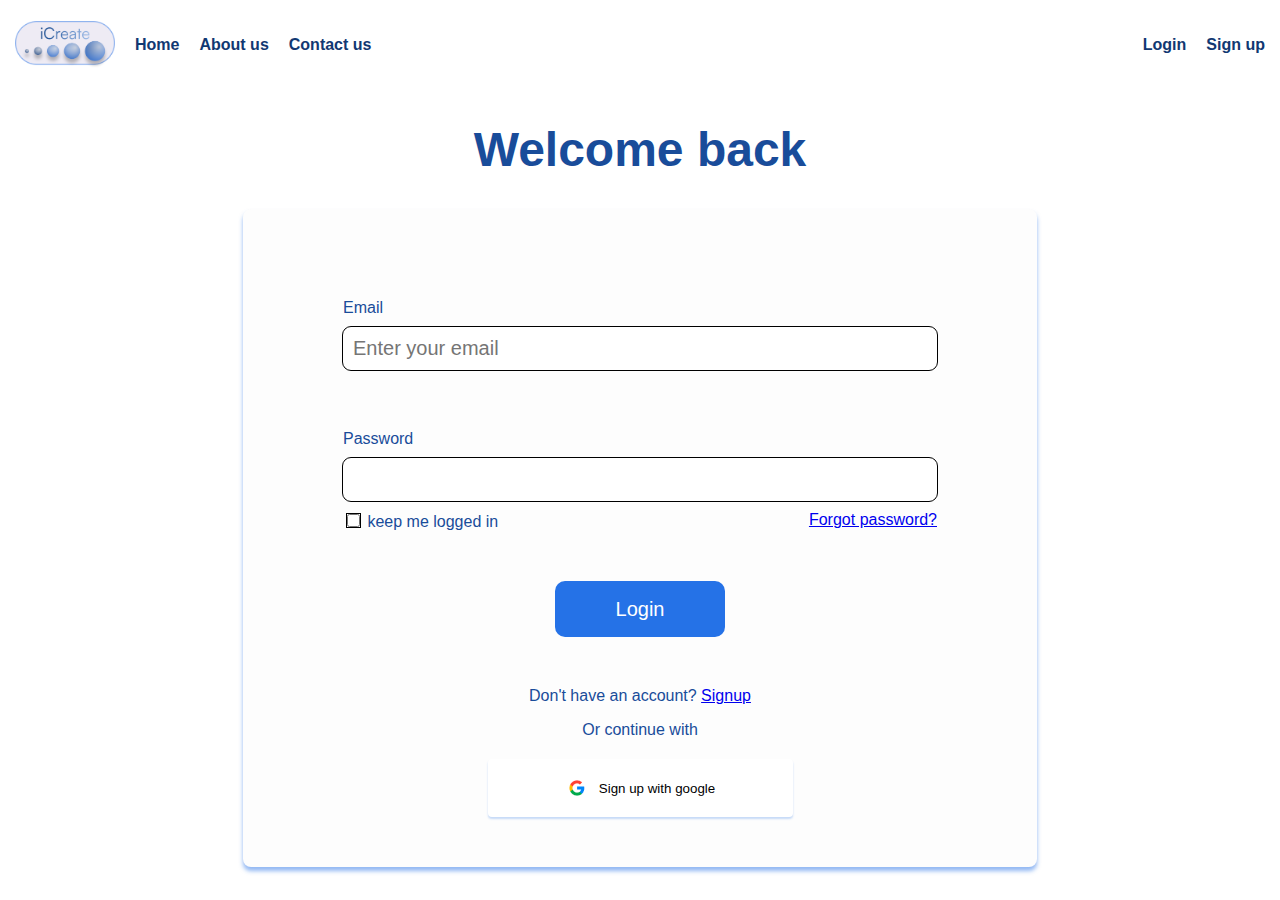
==== login.html @ 8777c158 "first commit" ====
<!DOCTYPE html>
<html lang="en">

<head>
  <meta charset="UTF-8" />
  <meta http-equiv="X-UA-Compatible" content="IE=edge" />
  <meta name="viewport" content="width=device-width, initial-scale=1.0" />
  <title>Login</title>
  <link rel="stylesheet" href="styles/style.css" />
  <link rel="stylesheet" href="styles/form.css" />
  <script defer src="scripts/script.js"></script>
  <script defer src="scripts/form.js"></script>
</head>

<body>
  <header>
    <nav>
        <ul>
            <li><a href="index.html" title="home"><img src="images/icreate-logo.png" alt="logo"
                        class="x-hidden"></a></li>
            <li class="y-hidden"><button><img src="images/menu.png" alt="menu"></button></li>
            <li class="x-hidden"><a href="">Home</a></li>
            <li class="x-hidden"><a href=""> About us</a></li>
            <li class="x-hidden"><a href="">Contact us</a></li>
        </ul>
        <ul>
            <li><a href="login.html" title="login">Login</a></li>
            <li><a href="register.html" title="sign up">Sign up</a></li>
        </ul>
    </nav>
</header>

  <h1>Welcome back</h1>
  <div class="form-frame">
    <form action="#">
      <ul>
        <li>
          <label for="email">Email</label>
          <input type="email" id="email" name="email" placeholder="Enter your email" required />
        </li>
        <li>
          <label for="password">Password</label>
          <input type="password" id="password" name="pasword" pattern="(?=.*\d)(?=.*[a-z])(?=.*[A-Z]).{8,12}"
            title="Password must contain at least one number, one upper case and lower case letter, and have a length of 8 to 12"
            autocomplete="off" required />
          <ul>
            <li class="below-password">
              <input type="checkbox" id="remember" name="remember" />
              <label for="remember">keep me logged in</label>
            </li>
            <li class="below-password"><a href="pw-recovery.html">Forgot password?</a></li>
          </ul>
        </li>
        <li>
          <button type="submit">Login</button>
        </li>
      </ul>
    </form>
    <div>
      <p>Don't have an account? <a href="register.html">Signup</a></p>
      <p>Or continue with</p>
      <a href="https://accounts.google.com/" class="google-btn">
        <button type="button">
          <img src="images/google-logo.jpg" alt="google-logo" />
          <p>Sign up with google</p>
        </button>
      </a>
    </div>
  </div>
</body>

</html>
---- styles/style.css ----
* {
    box-sizing: border-box;
}

body {
    font-family: Arial, Helvetica, sans-serif;
    color: #194C9A;
    padding: 0px;
    margin: 0;
}

header {
    padding: 0 10px;
    background-color: #ffffff;
    position: sticky;
    top: -10px;z-index: 1;
}

nav, nav>*{
    padding: 0px;
}

nav,
nav>ul {
    display: flex;
    justify-content: space-between;
    align-items: center;
    gap: 10px;
}

nav img {
    width: 100px;
}

nav img[alt="menu"] {
    width: 24px;
    height: 24px;
    background-color: #FFF;
}

nav button {
    border: none;
}

nav li {
    list-style-type: none;
    margin: 5px;
    font-weight: 700;
}

nav a{
    text-decoration: none;
    color: #113872;
}

footer {
    color: #ffffff;
    background-color: RGBA(0, 0, 0, .8);
    padding: 20px;
    font-size: .95em;
}

footer ul{
    list-style-type: none;
    padding-left: 0;
    margin: 20px 0;
}

footer>ul>li::first-line{
    font-weight: 700;
}

/*  */
.x-hidden {
    display: none;
}


/* Landing page */

#landing-page section:nth-child(even) {
    background-color: #D3E3FA;
}

.sect-1 {
    display: flex;
    flex-direction: column;
    padding: 20px;
}

.sect-1 .container {
    display: grid;
    grid-template-columns: repeat(auto-fill, minmax(400px, 1fr));
    gap: 10px;
    text-align: center;
}

.sect-1 .container>div {
    border-radius: 10px;
    box-shadow: 4px 4px 4px rgba(37, 114, 231, 0.25);
    padding: 10px;
    border: 1px solid rgba(37, 114, 231, 0.25);
    /* max-height: 200px; */
}

.sect-1 .container>div img {
    height: 60px;
    margin: 30px;
}

.sect-1 .container>div p:nth-of-type(1) {
    font-weight: 400;
    font-size: 24px;
}

.sect-1 .container>div p:nth-of-type(2) {
    font-weight: 700;
    font-size: 20px;
}

.sect-1 h2 {
    font-weight: 400;
    font-size: 32px;
    color: #1F5FC1;
}

.sect-1>div:nth-child(1)>p:nth-of-type(1) {
    font-size: 24px;
    color: #3F3F41;
}

.sect-1>div:nth-child(1)>p:nth-of-type(2) {
    font-weight: 700;
    font-size: 20px;
    line-height: 28px;
    color: #3F3F41;
}

.sect-1>div:nth-child(1)>* {
    margin-bottom: 50px;
}

.blue.btn {
    background: #2572E7;
    border: none;
    color: #ffffff;
}

.white.btn {
    background: transparent;
    border: 1px solid #2572E7;
    color: #2572E7;
}

.btn {
    border-radius: 10px;
    padding: 20px;
    font-size: 18px;
}

.blue.btn:hover {
    background: #113872;
}

.white.btn:hover {
    background: #2573e733;
}

.sect-1>div:first-child {
    text-align: center;
}

.sect-2 img {
    height: 100%;
    width: 100%;
    margin: 0;
    overflow: hidden;
}

.sect-2 {
    display: flex;
    flex-direction: column;
}

.sect-2>*,
.sect-3>* {
    width: 100%;
}

.sect-2>.container,
.sect-3>.container {
    padding: 200px 20px;
    text-align: center;
}

.sect-2>.container h2 {
    font-size: 32px;
}

.sect-2 .container p:nth-of-type(1) {
    color: #19181B;
    font-size: 48px;
}

.sect-2 .container p:nth-of-type(2) {
    color: #19181B;
    font-size: 20px;
    font-weight: 700;
}

.sect-2>.container>*,
.sect-3>.container>* {
    margin: 30px 0;
}

.sect-3 {
    display: flex;
    flex-direction: column;
    padding: 50px 20px;
    align-items: center;
}

.sect-3 div:nth-of-type(1) {
    display: grid;
    grid-template-columns: 1fr 1fr;
    gap: 20px;
}

.sect-3 div:nth-of-type(1) img {
    width: 100%;
}

.sect-3>* {
    margin: 10px;
    width: 100%;
}

.sect-3>.container h2 {
    font-size: 20px;
    color: #19181B;
}

.sect-3 .container p:nth-of-type(1) {
    color: #194C9A;
    font-size: 32px;
}

.sect-3 .container p:nth-of-type(2) {
    color: #19181B;
    font-size: 20px;
}

.sect-4 {
    display: flex;
    position: relative;
    flex-direction: column;
    padding: 60px;
    gap: 50px;
    text-align: center;
}

.sect-4 img {
    width: 100%;
}

.sect-4 img[alt="3-dots"] {
    position: absolute;
    bottom: 20px;
    width: 92px;
    left: calc(50% - 92px/2);
}

.sect-4>div:nth-of-type(1) h2 {
    font-size: 32px;
    color: #151417;
    font-weight: 400;
    text-align: center;
}

.sect-4>div:nth-of-type(1)>div>p:nth-of-type(1) {
    font-size: 28px;
}

.sect-4>div:nth-of-type(1)>div>p:nth-of-type(2) {
    font-size: 20px;
    color: #151417;
}

.sect-4>div:nth-of-type(2)>div>h2 {
    font-size: 32px;
    font-weight: 400;
}

.sect-4>div:nth-of-type(2)>div>p:nth-of-type(1) {
    color: #151417;
    font-size: 40px;
}

.sect-4>div:nth-of-type(2)>div>p:nth-of-type(2),
.sect-4>div:nth-of-type(2)>div:nth-of-type(2)>p:nth-of-type(1) {
    color: #151417;
    font-size: 20px;
}

.sect-4>div:nth-of-type(2)>div:nth-of-type(2){
    margin-top: 50px;
}

.sect-5{
    margin-bottom: 100px;
    text-align: center;
}

.sect-5>div>div{
    display: flex;
    flex-direction: column;
    gap: 0px;
    justify-content: space-between;
    align-items: center;
    margin: 50px 0;
}

.sect-5>div>div>div{
    width: 80%;
}

.sect-5>div>div>div:nth-of-type(1) img{
    width: 100%;
    height: 100%;
    min-height: 300px;
    max-width: 700px;
}

.flex0{
    text-align: center;
}

.sect-5>div>p, .sect-5>div>form{
    text-align: center;
}

.sect-5>div>p{
    color: #151417;
}

.sect-5>div>form{
    width: 80%;
    max-width: 500px;
    margin: 0 auto;
}

.sect-5>div>form>input{
    border: 1px solid #2572E7;
    padding: 10px;
    border-radius: 5px;
    width: 60%;
}

.sect-5>div>form>button{
    border: 1px solid #113872;
    padding: 10px;
    border-radius: 5px;
    background-color: #113872;
    color: #ffffff;
    width: 30%;
}

.sect-5>div>form>button:hover{
    border: 1px solid #113872ce;
    background-color: #113872ce;
}

.sect-5>div>div>div:nth-of-type(2) h2{
    text-align: center;
    font-weight: 400;
    font-size: 20px;
}

.sect-5>div>div>div:nth-of-type(2) p:nth-of-type(1){
    font-weight: 700;
    font-size: 40px;
    color: #19181B;
}

.sect-5>div>div>div:nth-of-type(2) p:nth-of-type(2){
    font-size: 20px;
}

#footer-items {
    display: flex;
    flex-direction: column;
    justify-content: space-between;
}

.social{
    display: flex;
    width: 90%;
    max-width: 500px;
    margin: 0 auto;
    justify-content: center;
    gap: 20px;
}

.social img{
    height: 25px;
    width: 25px;
}

.social select{
    height: 25px;
    width: 100px;
    border-radius: 8px;
}

.social>div{
    display: flex;
}
.social>div>a{
    display: block;
}

footer p{
    text-align: center;
}

button:active{
    box-shadow: 1px 1px 5px darkslategrey;
}

/* Larger screen */

@media (min-width: 640px) {
    .x-hidden {
        display: block;
    }

    .y-hidden {
        display: none;
    }

    .sect-1 {
        flex-direction: row;
        gap: 100px;
    }

    .sect-1>div:first-child {
        text-align: left;
    }

    .sect-1 .container {
        grid-template-columns: 1fr 1fr;
        padding: 0;
    }

    .sect-2 {
        flex-direction: row;
    }

    .sect-2>* {
        width: 50%;
    }

    .sect-3 {
        flex-direction: row;
    }

    .sect-3>* {
        margin: 30px;
        width: 50%;
    }
    .sect-4 {
        flex-direction: row;
        padding: 60px;
        gap: 50px;
        text-align: unset;
    }
    .sect-5>div>div{
        flex-direction: row;
    }
    
    .sect-5>div>div>div{
        width: 45%;
    }
    #footer-items {
        flex-direction: row;
    }
}
---- styles/form.css ----
*{
    box-sizing: border-box;
    padding: 0;
}

h1,
h2 {
    text-align: center;
    font-size: 3em;
}

h2 {
    font-weight: 400;
    font-size: 2.6em;
}

.form-frame {
    max-width: 794px;
    margin: 0 auto;
    padding: 30px 20px;
    background: rgba(211, 211, 211, 0.04);
    box-shadow: 0px 4px 4px rgba(37, 114, 231, 0.5);
    border-radius: 8px;
}

form ul {
    list-style-type: none;
}

form>ul>li {
    margin: 50px 0;
}

input {
    width: 100%;
    font-size: 20px;
    padding: 10px;
    border-radius: 8px;
    border: none;
    outline: 1.5px solid black;
}

/* input:invalid{
    outline: 1.5px red solid;
} */

/* input:valid{
    outline: 1.5px solid #6DB723;
} */

input[type="checkbox"]{
    width: unset;
    border: none;
    border: 1.5px solid #2572E7;
}

form>ul>li>label {
    display: inline-block;
    font-size: 16px;
    margin: 10px 0;
}

li>ul {
    display: flex;
    justify-content: space-between;
    margin: 10px 0;
}

button[type="submit"] {
    display: block;
    width: 170px;
    height: 56px;
    font-size: 20px;
    margin: 0 auto;
    border-radius: 10px;
    background: #2572E7;
    color: #ffffff;
    border: none;
}

button[type="submit"]:hover{
    background: #113872;
}

div>p {
    text-align: center;
    margin-bottom: 10px;
}

.google-btn{
    display: block;
    max-width: 305px;
    margin: 20px auto;
    text-decoration: none;
}

.google-btn>button {
    display: flex;
    justify-content: center;
    align-items: center;
    padding: 8px 0px;
    gap: 10px;
    width: 100%;
    height: 100%;
    background: #FFFFFF;
    box-shadow: 0px 2px 2px rgba(37, 114, 231, 0.25);
    border-radius: 4px;
    border: none;
}

.google-btn img {
    width: 24px;
}

.google-btn>button:hover{
    background-color: rgba(37, 114, 231, 0.05);
}
.google-btn>button:active{
    box-shadow: 0px 0px 0px rgba(37, 114, 231, 0.25);
}


@media (min-width:580px) {
    .form-frame {
        padding: 30px 100px;
    }
}
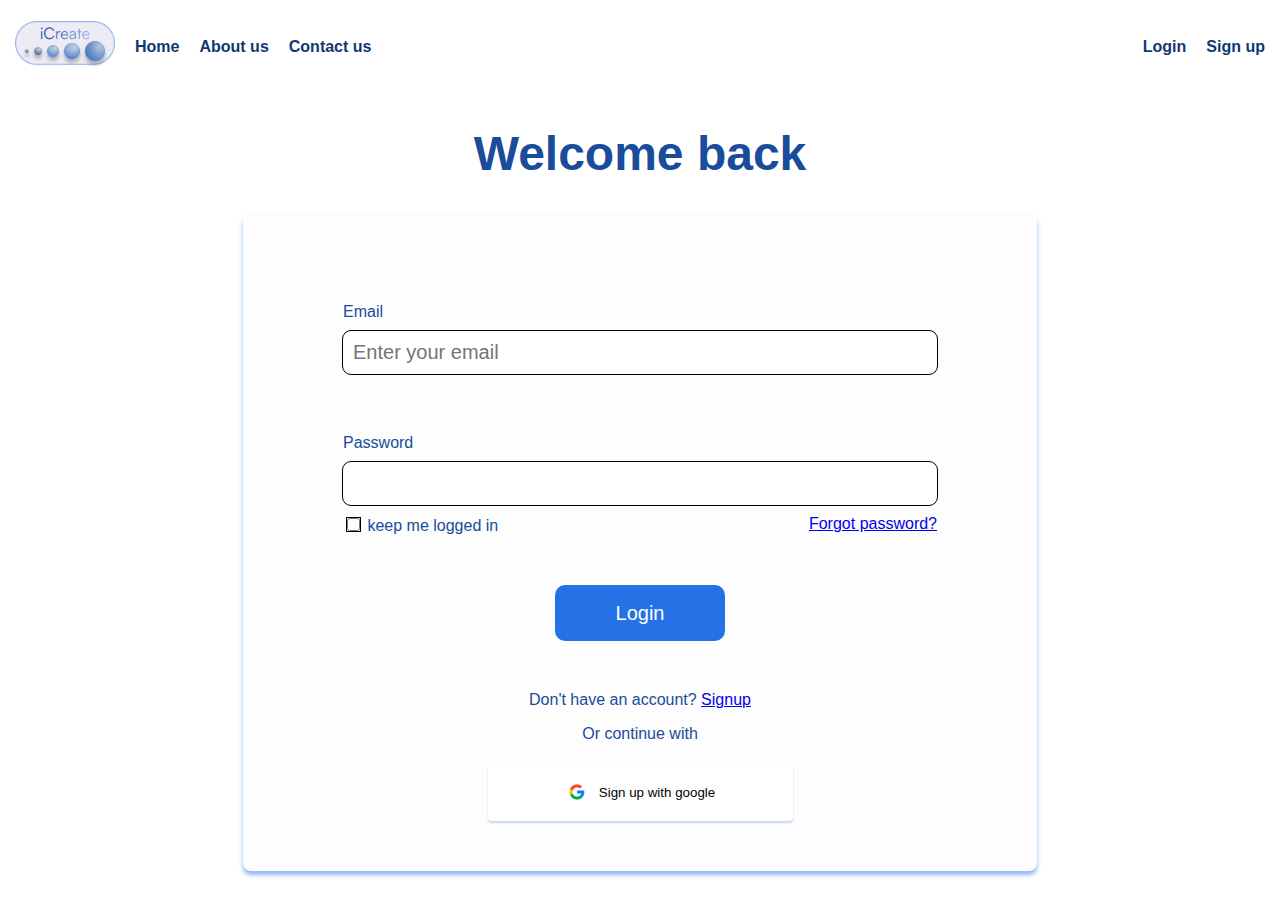
==== commit efc7dc3a: "first commit" ====
--- a/login.html
+++ b/login.html
@@ -15,19 +15,27 @@
 <body>
   <header>
     <nav>
-        <ul>
-            <li><a href="index.html" title="home"><img src="images/icreate-logo.png" alt="logo"
-                        class="x-hidden"></a></li>
-            <li class="y-hidden"><button><img src="images/menu.png" alt="menu"></button></li>
-            <li class="x-hidden"><a href="">Home</a></li>
-            <li class="x-hidden"><a href=""> About us</a></li>
-            <li class="x-hidden"><a href="">Contact us</a></li>
-        </ul>
-        <ul>
-            <li><a href="login.html" title="login">Login</a></li>
-            <li><a href="register.html" title="sign up">Sign up</a></li>
-        </ul>
-    </nav>
+      <div class="nav">
+          <ul>
+              <li><a href="index.html" title="home"><img src="images/icreate-logo.png" alt="logo"></a></li>
+              <li class="x-hidden"><a href="">Home</a></li>
+              <li class="x-hidden"><a href=""> About us</a></li>
+              <li class="x-hidden"><a href="">Contact us</a></li>
+          </ul>
+          <ul>
+              <li class="x-hidden"><a href="login.html" title="login">Login</a></li>
+              <li class="x-hidden"><a href="register.html" title="sign up">Sign up</a></li>
+              <li class="y-hidden"><button><img id="nav-btn" src="images/menu.png" alt="show menu"></button></li>
+          </ul>
+      </div>
+      <ul class="menu-block">
+          <li><a href="">Home</a></li>
+          <li><a href=""> About us</a></li>
+          <li><a href="">Contact us</a></li>
+          <li><a href="login.html" title="login">Login</a></li>
+          <li><a href="register.html" title="sign up">Sign up</a></li>
+      </ul>
+  </nav>
 </header>
 
   <h1>Welcome back</h1>
--- a/styles/style.css
+++ b/styles/style.css
@@ -13,29 +13,41 @@
     padding: 0 10px;
     background-color: #ffffff;
     position: sticky;
-    top: -10px;z-index: 1;
-}
-
-nav, nav>*{
+    top: 0;
+    z-index: 1;
+}
+
+.nav,
+.nav>* {
     padding: 0px;
 }
 
-nav,
-nav>ul {
+.nav,
+.nav>ul {
     display: flex;
     justify-content: space-between;
     align-items: center;
     gap: 10px;
 }
 
+nav>ul:first-child{
+    width: 100%;
+    max-width: 500px;
+}
+
+#logo{
+    float: left;
+}
+
 nav img {
     width: 100px;
 }
 
-nav img[alt="menu"] {
+#nav-btn {
     width: 24px;
     height: 24px;
     background-color: #FFF;
+    cursor: pointer;
 }
 
 nav button {
@@ -48,9 +60,17 @@
     font-weight: 700;
 }
 
-nav a{
+nav a {
     text-decoration: none;
     color: #113872;
+}
+
+.menu-block{
+    display: none;
+    padding: 0;
+    text-align: center;
+    padding-bottom: 20px;
+    margin-top: 0;
 }
 
 footer {
@@ -60,13 +80,13 @@
     font-size: .95em;
 }
 
-footer ul{
+footer ul {
     list-style-type: none;
     padding-left: 0;
     margin: 20px 0;
 }
 
-footer>ul>li::first-line{
+footer>ul>li::first-line {
     font-weight: 700;
 }
 
@@ -302,16 +322,16 @@
     font-size: 20px;
 }
 
-.sect-4>div:nth-of-type(2)>div:nth-of-type(2){
+.sect-4>div:nth-of-type(2)>div:nth-of-type(2) {
     margin-top: 50px;
 }
 
-.sect-5{
+.sect-5 {
     margin-bottom: 100px;
     text-align: center;
 }
 
-.sect-5>div>div{
+.sect-5>div>div {
     display: flex;
     flex-direction: column;
     gap: 0px;
@@ -320,43 +340,44 @@
     margin: 50px 0;
 }
 
-.sect-5>div>div>div{
+.sect-5>div>div>div {
     width: 80%;
 }
 
-.sect-5>div>div>div:nth-of-type(1) img{
+.sect-5>div>div>div:nth-of-type(1) img {
     width: 100%;
     height: 100%;
     min-height: 300px;
     max-width: 700px;
 }
 
-.flex0{
-    text-align: center;
-}
-
-.sect-5>div>p, .sect-5>div>form{
-    text-align: center;
-}
-
-.sect-5>div>p{
+.flex0 {
+    text-align: center;
+}
+
+.sect-5>div>p,
+.sect-5>div>form {
+    text-align: center;
+}
+
+.sect-5>div>p {
     color: #151417;
 }
 
-.sect-5>div>form{
+.sect-5>div>form {
     width: 80%;
     max-width: 500px;
     margin: 0 auto;
 }
 
-.sect-5>div>form>input{
+.sect-5>div>form>input {
     border: 1px solid #2572E7;
     padding: 10px;
     border-radius: 5px;
     width: 60%;
 }
 
-.sect-5>div>form>button{
+.sect-5>div>form>button {
     border: 1px solid #113872;
     padding: 10px;
     border-radius: 5px;
@@ -365,24 +386,24 @@
     width: 30%;
 }
 
-.sect-5>div>form>button:hover{
+.sect-5>div>form>button:hover {
     border: 1px solid #113872ce;
     background-color: #113872ce;
 }
 
-.sect-5>div>div>div:nth-of-type(2) h2{
+.sect-5>div>div>div:nth-of-type(2) h2 {
     text-align: center;
     font-weight: 400;
     font-size: 20px;
 }
 
-.sect-5>div>div>div:nth-of-type(2) p:nth-of-type(1){
+.sect-5>div>div>div:nth-of-type(2) p:nth-of-type(1) {
     font-weight: 700;
     font-size: 40px;
     color: #19181B;
 }
 
-.sect-5>div>div>div:nth-of-type(2) p:nth-of-type(2){
+.sect-5>div>div>div:nth-of-type(2) p:nth-of-type(2) {
     font-size: 20px;
 }
 
@@ -392,7 +413,7 @@
     justify-content: space-between;
 }
 
-.social{
+.social {
     display: flex;
     width: 90%;
     max-width: 500px;
@@ -401,29 +422,30 @@
     gap: 20px;
 }
 
-.social img{
+.social img {
     height: 25px;
     width: 25px;
 }
 
-.social select{
+.social select {
     height: 25px;
     width: 100px;
     border-radius: 8px;
 }
 
-.social>div{
-    display: flex;
-}
-.social>div>a{
+.social>div {
+    display: flex;
+}
+
+.social>div>a {
     display: block;
 }
 
-footer p{
-    text-align: center;
-}
-
-button:active{
+footer p {
+    text-align: center;
+}
+
+button:active {
     box-shadow: 1px 1px 5px darkslategrey;
 }
 
@@ -438,6 +460,10 @@
         display: none;
     }
 
+    .menu-block{
+        display: none;
+    }
+
     .sect-1 {
         flex-direction: row;
         gap: 100px;
@@ -468,19 +494,22 @@
         margin: 30px;
         width: 50%;
     }
+
     .sect-4 {
         flex-direction: row;
         padding: 60px;
         gap: 50px;
         text-align: unset;
     }
-    .sect-5>div>div{
+
+    .sect-5>div>div {
         flex-direction: row;
     }
-    
-    .sect-5>div>div>div{
+
+    .sect-5>div>div>div {
         width: 45%;
     }
+
     #footer-items {
         flex-direction: row;
     }
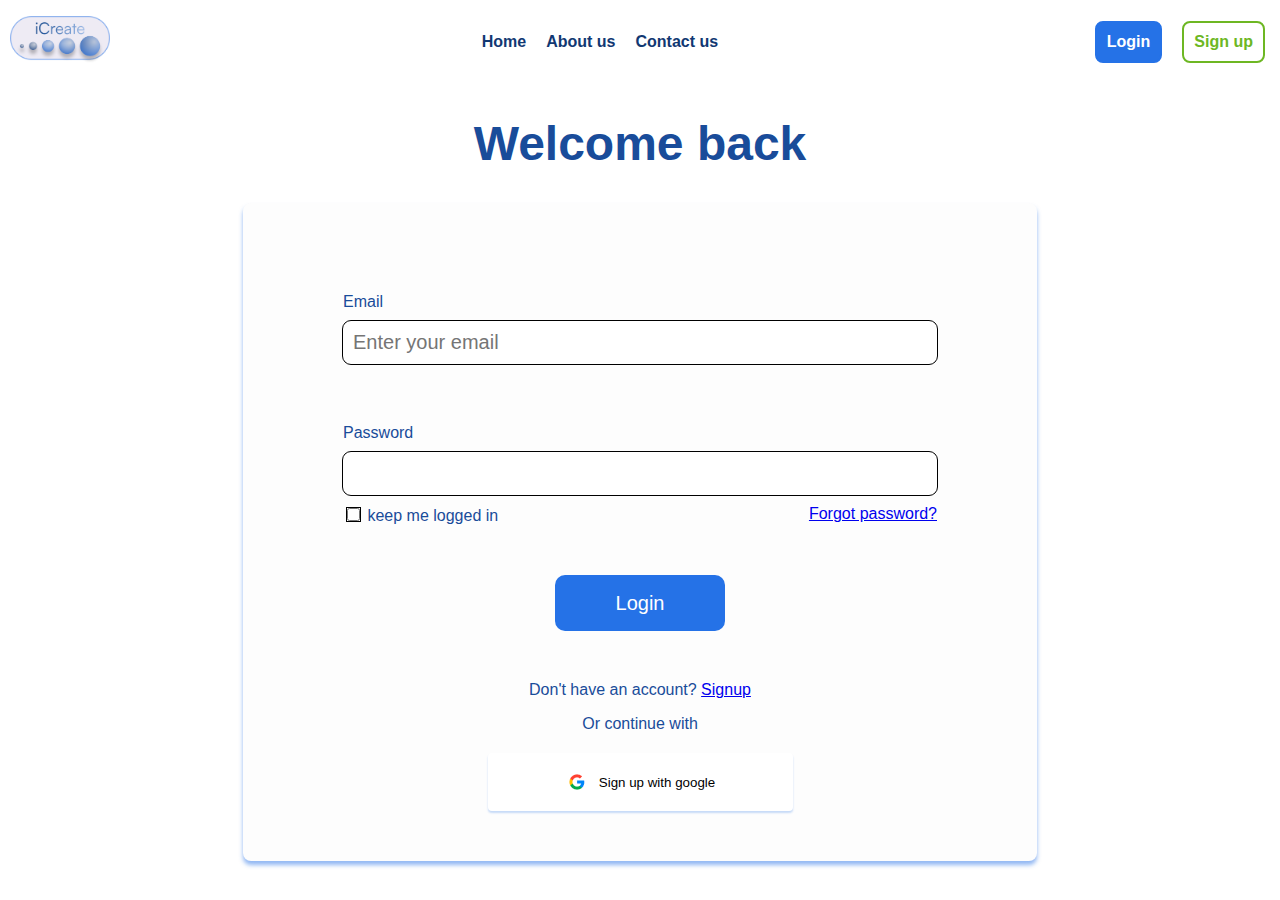
==== commit f65c96bb: "first commit" ====
--- a/login.html
+++ b/login.html
@@ -16,8 +16,8 @@
   <header>
     <nav>
       <div class="nav">
-          <ul>
-              <li><a href="index.html" title="home"><img src="images/icreate-logo.png" alt="logo"></a></li>
+          <a href="index.html" title="home"><img src="images/icreate-logo.png" alt="logo"></a>
+          <ul id="mid" >
               <li class="x-hidden"><a href="">Home</a></li>
               <li class="x-hidden"><a href=""> About us</a></li>
               <li class="x-hidden"><a href="">Contact us</a></li>
@@ -25,7 +25,7 @@
           <ul>
               <li class="x-hidden"><a href="login.html" title="login">Login</a></li>
               <li class="x-hidden"><a href="register.html" title="sign up">Sign up</a></li>
-              <li class="y-hidden"><button><img id="nav-btn" src="images/menu.png" alt="show menu"></button></li>
+              <li class="y-hidden"><img id="nav-btn" src="images/menu.png" alt="show menu"></li>
           </ul>
       </div>
       <ul class="menu-block">
@@ -36,7 +36,7 @@
           <li><a href="register.html" title="sign up">Sign up</a></li>
       </ul>
   </nav>
-</header>
+  </header>
 
   <h1>Welcome back</h1>
   <div class="form-frame">
--- a/styles/style.css
+++ b/styles/style.css
@@ -15,6 +15,7 @@
     position: sticky;
     top: 0;
     z-index: 1;
+    /* border-bottom: 2px solid #151417; */
 }
 
 .nav,
@@ -30,14 +31,6 @@
     gap: 10px;
 }
 
-nav>ul:first-child{
-    width: 100%;
-    max-width: 500px;
-}
-
-#logo{
-    float: left;
-}
 
 nav img {
     width: 100px;
@@ -73,6 +66,23 @@
     margin-top: 0;
 }
 
+a[title="login"]{
+    background-color: #2572E7;
+    border: 2px solid #2572E7;
+    padding: 10px;
+    border-radius: 8px;
+    color: #ffffff;
+    display: inline-block;
+}
+
+a[title="sign up"]{
+    border: 2px solid #6DB723;
+    padding: 10px;
+    border-radius: 8px;
+    color: #6DB723;
+    display: inline-block;
+}
+
 footer {
     color: #ffffff;
     background-color: RGBA(0, 0, 0, .8);
@@ -120,22 +130,21 @@
     box-shadow: 4px 4px 4px rgba(37, 114, 231, 0.25);
     padding: 10px;
     border: 1px solid rgba(37, 114, 231, 0.25);
-    /* max-height: 200px; */
 }
 
 .sect-1 .container>div img {
-    height: 60px;
-    margin: 30px;
+    height: 40px;
+    margin: 0 30px;
 }
 
 .sect-1 .container>div p:nth-of-type(1) {
     font-weight: 400;
-    font-size: 24px;
+    font-size: 20px;
 }
 
 .sect-1 .container>div p:nth-of-type(2) {
     font-weight: 700;
-    font-size: 20px;
+    font-size: 16px;
 }
 
 .sect-1 h2 {
